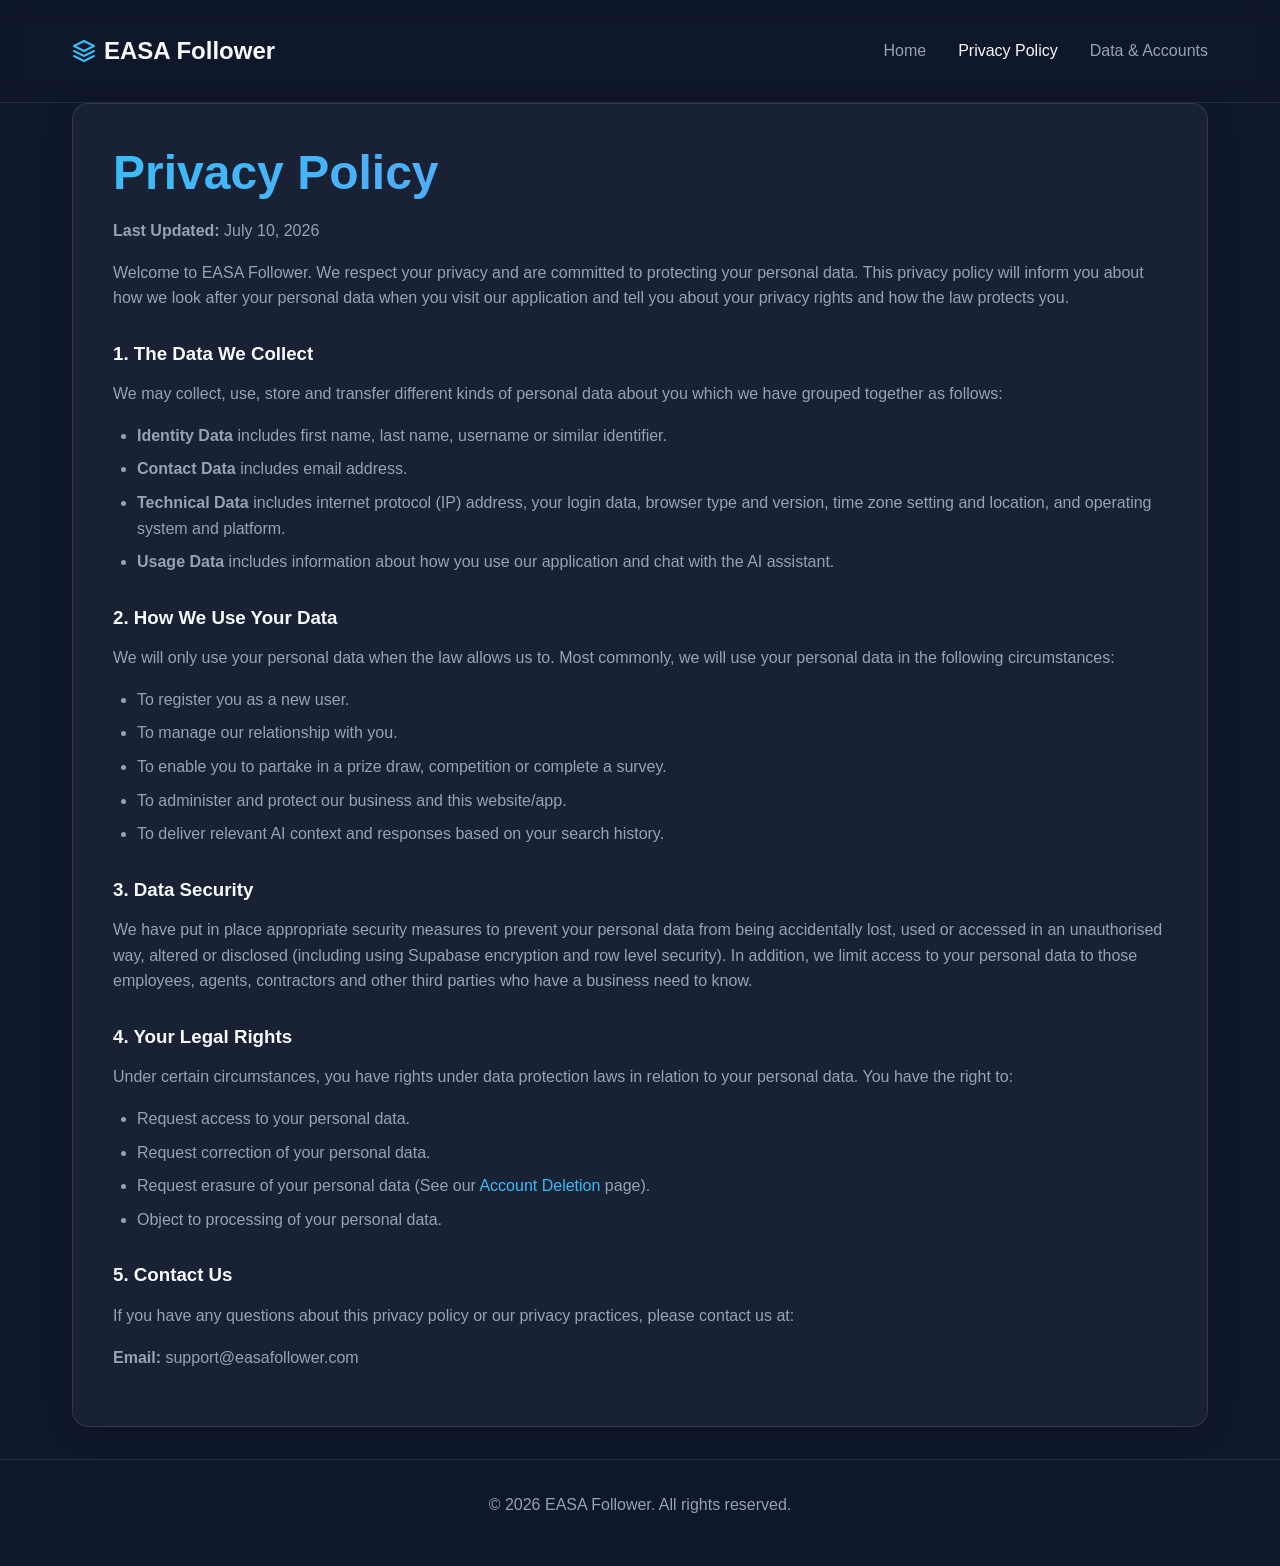
==== privacy.html @ c1e3efa6 "Initial commit for EASA Follower Website" ====
<!DOCTYPE html>
<html lang="en">
<head>
    <meta charset="UTF-8">
    <meta name="viewport" content="width=device-width, initial-scale=1.0">
    <title>Privacy Policy | EASA Follower</title>
    <link rel="stylesheet" href="styles.css">
</head>
<body>
    <header>
        <div class="container nav-container">
            <a href="index.html" class="logo">
                <svg width="24" height="24" viewBox="0 0 24 24" fill="none" stroke="currentColor" stroke-width="2" stroke-linecap="round" stroke-linejoin="round" style="color: #38BDF8"><path d="M12 2L2 7l10 5 10-5-10-5Z"/><path d="M2 17l10 5 10-5"/><path d="M2 12l10 5 10-5"/></svg>
                EASA Follower
            </a>
            <nav class="nav-links">
                <a href="index.html">Home</a>
                <a href="privacy.html" style="color: var(--text-primary);">Privacy Policy</a>
                <a href="delete-account.html">Data & Accounts</a>
            </nav>
        </div>
    </header>

    <main class="container">
        <div class="card legal-content">
            <h1>Privacy Policy</h1>
            <p><strong>Last Updated:</strong> July 10, 2026</p>
            
            <p>Welcome to EASA Follower. We respect your privacy and are committed to protecting your personal data. This privacy policy will inform you about how we look after your personal data when you visit our application and tell you about your privacy rights and how the law protects you.</p>

            <h3>1. The Data We Collect</h3>
            <p>We may collect, use, store and transfer different kinds of personal data about you which we have grouped together as follows:</p>
            <ul>
                <li><strong>Identity Data</strong> includes first name, last name, username or similar identifier.</li>
                <li><strong>Contact Data</strong> includes email address.</li>
                <li><strong>Technical Data</strong> includes internet protocol (IP) address, your login data, browser type and version, time zone setting and location, and operating system and platform.</li>
                <li><strong>Usage Data</strong> includes information about how you use our application and chat with the AI assistant.</li>
            </ul>

            <h3>2. How We Use Your Data</h3>
            <p>We will only use your personal data when the law allows us to. Most commonly, we will use your personal data in the following circumstances:</p>
            <ul>
                <li>To register you as a new user.</li>
                <li>To manage our relationship with you.</li>
                <li>To enable you to partake in a prize draw, competition or complete a survey.</li>
                <li>To administer and protect our business and this website/app.</li>
                <li>To deliver relevant AI context and responses based on your search history.</li>
            </ul>

            <h3>3. Data Security</h3>
            <p>We have put in place appropriate security measures to prevent your personal data from being accidentally lost, used or accessed in an unauthorised way, altered or disclosed (including using Supabase encryption and row level security). In addition, we limit access to your personal data to those employees, agents, contractors and other third parties who have a business need to know.</p>

            <h3>4. Your Legal Rights</h3>
            <p>Under certain circumstances, you have rights under data protection laws in relation to your personal data. You have the right to:</p>
            <ul>
                <li>Request access to your personal data.</li>
                <li>Request correction of your personal data.</li>
                <li>Request erasure of your personal data (See our <a href="delete-account.html">Account Deletion</a> page).</li>
                <li>Object to processing of your personal data.</li>
            </ul>

            <h3>5. Contact Us</h3>
            <p>If you have any questions about this privacy policy or our privacy practices, please contact us at:</p>
            <p><strong>Email:</strong> support@easafollower.com</p>
        </div>
    </main>

    <footer>
        <div class="container">
            <p>&copy; 2026 EASA Follower. All rights reserved.</p>
        </div>
    </footer>
</body>
</html>
---- styles.css ----
:root {
  --bg-color: #0F172A;
  --card-bg: rgba(30, 41, 59, 0.7);
  --text-primary: #F8FAFC;
  --text-secondary: #94A3B8;
  --accent: #38BDF8;
  --accent-hover: #0284C7;
  --border-color: rgba(255, 255, 255, 0.1);
  --gradient-start: #38BDF8;
  --gradient-end: #818CF8;
}

* {
  margin: 0;
  padding: 0;
  box-sizing: border-box;
  font-family: 'Inter', -apple-system, BlinkMacSystemFont, "Segoe UI", Roboto, sans-serif;
}

body {
  background-color: var(--bg-color);
  color: var(--text-primary);
  line-height: 1.6;
  min-height: 100vh;
  display: flex;
  flex-direction: column;
}

/* Typography */
h1, h2, h3 {
  color: var(--text-primary);
  font-weight: 700;
  line-height: 1.2;
}

h1 {
  font-size: 3rem;
  margin-bottom: 1rem;
  background: linear-gradient(135deg, var(--gradient-start), var(--gradient-end));
  -webkit-background-clip: text;
  -webkit-text-fill-color: transparent;
}

h2 {
  font-size: 2rem;
  margin-bottom: 1.5rem;
}

p {
  color: var(--text-secondary);
  margin-bottom: 1rem;
}

a {
  color: var(--accent);
  text-decoration: none;
  transition: color 0.3s ease;
}

a:hover {
  color: var(--accent-hover);
}

/* Layout */
.container {
  max-width: 1200px;
  margin: 0 auto;
  padding: 0 2rem;
}

header {
  padding: 2rem 0;
  border-bottom: 1px solid var(--border-color);
  backdrop-filter: blur(10px);
  -webkit-backdrop-filter: blur(10px);
  position: sticky;
  top: 0;
  z-index: 100;
}

.nav-container {
  display: flex;
  justify-content: space-between;
  align-items: center;
}

.logo {
  font-size: 1.5rem;
  font-weight: bold;
  color: var(--text-primary);
  display: flex;
  align-items: center;
  gap: 0.5rem;
}

.nav-links {
  display: flex;
  gap: 2rem;
}

.nav-links a {
  color: var(--text-secondary);
  font-weight: 500;
}

.nav-links a:hover {
  color: var(--text-primary);
}

main {
  flex: 1;
  padding: 4rem 0;
}

/* Hero Section */
.hero {
  text-align: center;
  padding: 4rem 0;
  position: relative;
}

.hero-subtitle {
  font-size: 1.25rem;
  max-width: 600px;
  margin: 0 auto 2rem;
}

/* Cards (Glassmorphism) */
.card {
  background: var(--card-bg);
  backdrop-filter: blur(16px);
  -webkit-backdrop-filter: blur(16px);
  border: 1px solid var(--border-color);
  border-radius: 16px;
  padding: 2.5rem;
  margin-bottom: 2rem;
  box-shadow: 0 4px 30px rgba(0, 0, 0, 0.1);
  transition: transform 0.3s ease, box-shadow 0.3s ease;
}

.card:hover {
  transform: translateY(-5px);
  box-shadow: 0 10px 40px rgba(0, 0, 0, 0.2);
}

.grid {
  display: grid;
  grid-template-columns: repeat(auto-fit, minmax(300px, 1fr));
  gap: 2rem;
  margin-top: 3rem;
}

/* Buttons */
.btn {
  display: inline-block;
  background: var(--accent);
  color: var(--bg-color);
  padding: 0.8rem 1.5rem;
  border-radius: 8px;
  font-weight: 600;
  transition: all 0.3s ease;
  border: none;
  cursor: pointer;
}

.btn:hover {
  background: var(--accent-hover);
  color: #fff;
  transform: translateY(-2px);
}

.btn-outline {
  background: transparent;
  border: 1px solid var(--accent);
  color: var(--accent);
}

.btn-outline:hover {
  background: rgba(56, 189, 248, 0.1);
  color: var(--accent);
}

/* Form */
.form-group {
  margin-bottom: 1.5rem;
}

.form-label {
  display: block;
  margin-bottom: 0.5rem;
  color: var(--text-primary);
  font-weight: 500;
}

.form-input {
  width: 100%;
  padding: 1rem;
  border-radius: 8px;
  background: rgba(15, 23, 42, 0.8);
  border: 1px solid var(--border-color);
  color: var(--text-primary);
  font-size: 1rem;
  transition: border-color 0.3s ease;
}

.form-input:focus {
  outline: none;
  border-color: var(--accent);
}

/* Footer */
footer {
  border-top: 1px solid var(--border-color);
  padding: 2rem 0;
  text-align: center;
  color: var(--text-secondary);
}

.footer-links {
  display: flex;
  justify-content: center;
  gap: 1.5rem;
  margin-top: 1rem;
}

.footer-links a {
  font-size: 0.9rem;
}

/* Responsive */
@media (max-width: 768px) {
  h1 {
    font-size: 2.5rem;
  }
  .nav-links {
    display: none;
  }
}

/* Specific Pages */
.legal-content h3 {
  margin-top: 2rem;
  margin-bottom: 1rem;
  color: var(--text-primary);
}

.legal-content ul {
  margin-bottom: 1rem;
  padding-left: 1.5rem;
  color: var(--text-secondary);
}

.legal-content li {
  margin-bottom: 0.5rem;
}
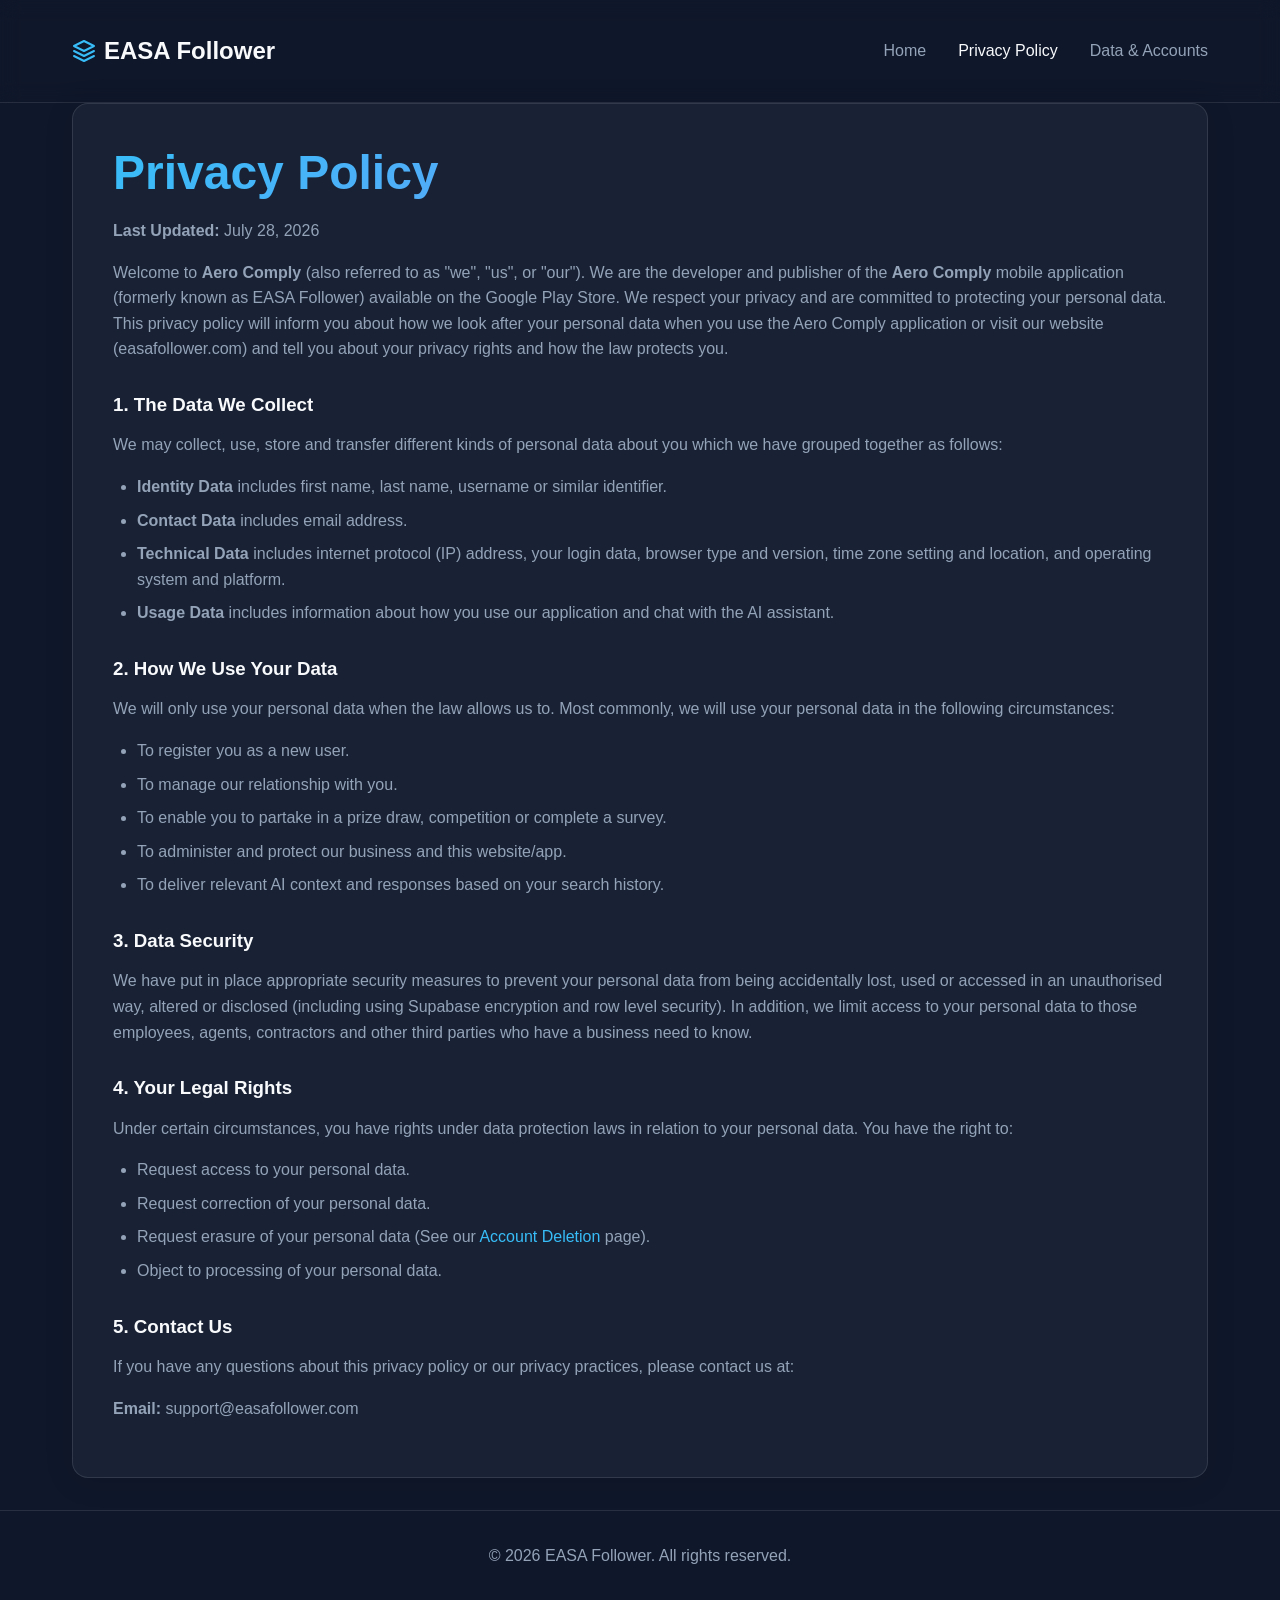
==== commit dcc8d7b7: "Update privacy policy for Google Play compliance" ====
--- a/privacy.html
+++ b/privacy.html
@@ -24,9 +24,9 @@
     <main class="container">
         <div class="card legal-content">
             <h1>Privacy Policy</h1>
-            <p><strong>Last Updated:</strong> July 10, 2026</p>
+            <p><strong>Last Updated:</strong> July 28, 2026</p>
             
-            <p>Welcome to EASA Follower. We respect your privacy and are committed to protecting your personal data. This privacy policy will inform you about how we look after your personal data when you visit our application and tell you about your privacy rights and how the law protects you.</p>
+            <p>Welcome to <strong>Aero Comply</strong> (also referred to as "we", "us", or "our"). We are the developer and publisher of the <strong>Aero Comply</strong> mobile application (formerly known as EASA Follower) available on the Google Play Store. We respect your privacy and are committed to protecting your personal data. This privacy policy will inform you about how we look after your personal data when you use the Aero Comply application or visit our website (easafollower.com) and tell you about your privacy rights and how the law protects you.</p>
 
             <h3>1. The Data We Collect</h3>
             <p>We may collect, use, store and transfer different kinds of personal data about you which we have grouped together as follows:</p>
